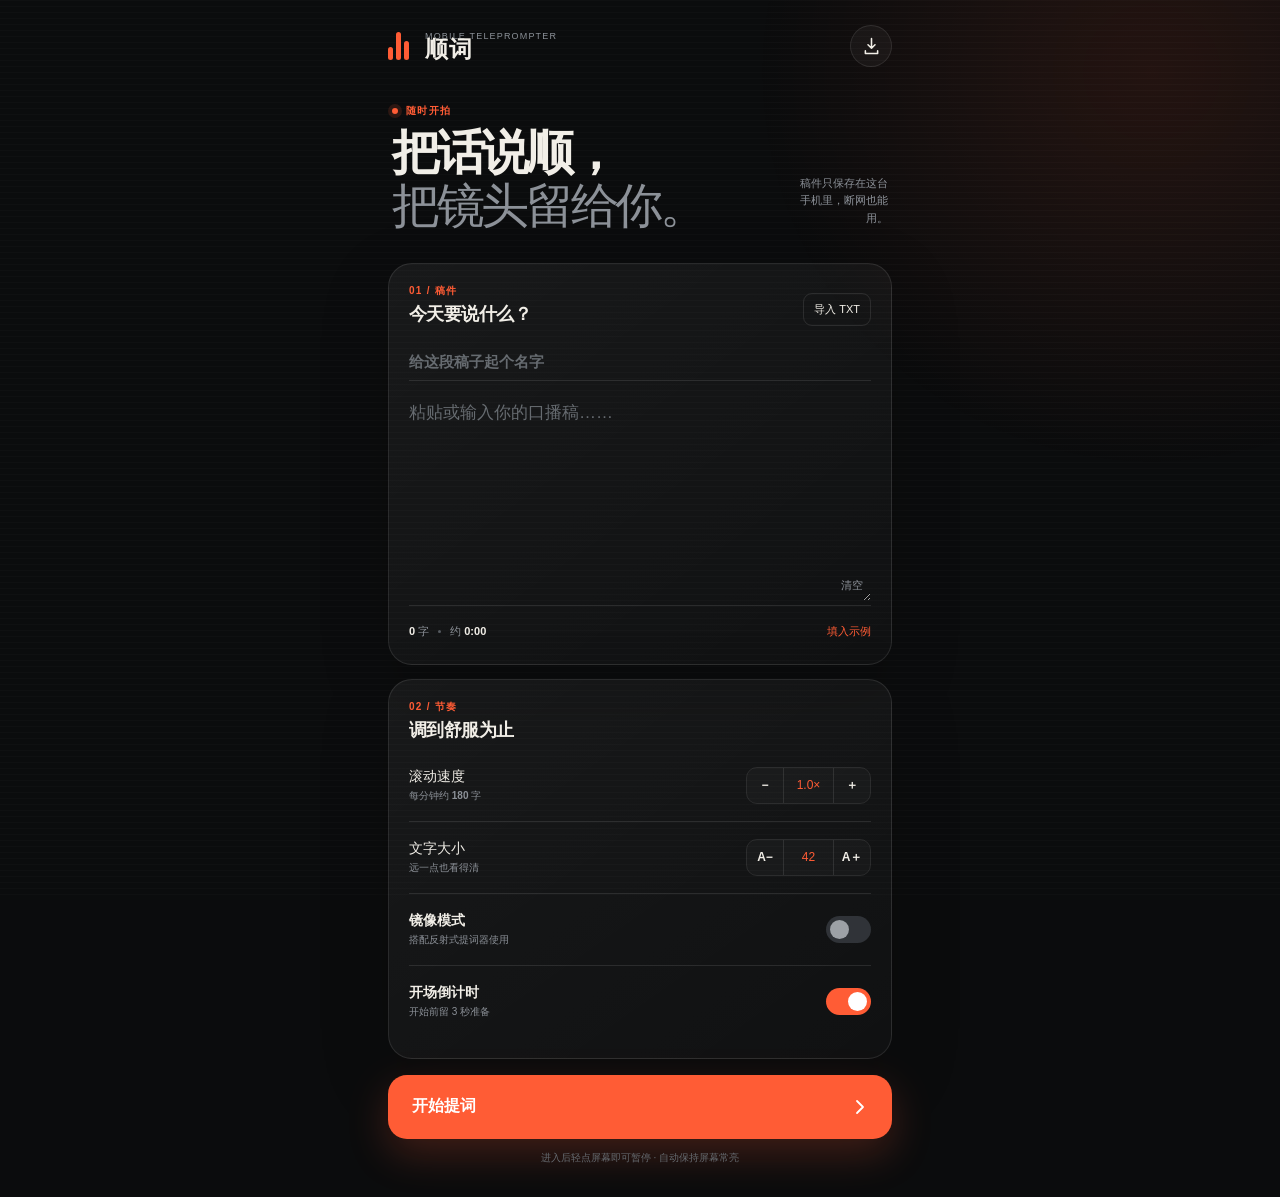
==== teleprompter/index.html @ c0dd127b "feat: add mobile teleprompter PWA" ====
<!doctype html>
<html lang="zh-CN">
<head>
  <meta charset="UTF-8">
  <meta name="viewport" content="width=device-width, initial-scale=1, viewport-fit=cover, user-scalable=no">
  <meta name="theme-color" content="#0b0c0d">
  <meta name="description" content="离线、轻量、专为安卓手机设计的提词器">
  <link rel="manifest" href="./manifest.webmanifest">
  <link rel="icon" href="./icons/icon.svg" type="image/svg+xml">
  <link rel="apple-touch-icon" href="./icons/icon.svg">
  <link rel="stylesheet" href="./styles.css">
  <title>顺词 · 手机提词器</title>
</head>
<body>
  <div class="ambient" aria-hidden="true"></div>
  <main class="app-shell" id="app">
    <section class="editor-screen" id="editorScreen" aria-labelledby="appTitle">
      <header class="topbar">
        <div class="brand-mark" aria-hidden="true"><span></span><span></span><span></span></div>
        <div class="brand-copy">
          <p class="eyebrow">MOBILE TELEPROMPTER</p>
          <h1 id="appTitle">顺词</h1>
        </div>
        <button class="icon-button" id="installButton" hidden aria-label="安装到桌面" title="安装到桌面">
          <svg viewBox="0 0 24 24" aria-hidden="true"><path d="M12 3v11m0 0 4-4m-4 4-4-4M5 17v3h14v-3"/></svg>
        </button>
      </header>

      <section class="intro-card">
        <div>
          <p class="section-kicker"><span class="live-dot"></span> 随时开拍</p>
          <h2>把话说顺，<br><em>把镜头留给你。</em></h2>
        </div>
        <p class="intro-note">稿件只保存在这台手机里，断网也能用。</p>
      </section>

      <section class="script-card" aria-labelledby="scriptHeading">
        <div class="card-heading">
          <div>
            <p class="section-kicker">01 / 稿件</p>
            <h2 id="scriptHeading">今天要说什么？</h2>
          </div>
          <label class="file-button" for="fileInput">导入 TXT</label>
          <input id="fileInput" type="file" accept=".txt,text/plain" hidden>
        </div>
        <input class="title-input" id="scriptTitle" type="text" maxlength="60" placeholder="给这段稿子起个名字" aria-label="稿件标题">
        <div class="textarea-wrap">
          <textarea id="scriptInput" maxlength="30000" placeholder="粘贴或输入你的口播稿……" aria-label="口播稿正文"></textarea>
          <button id="clearButton" class="clear-button" type="button">清空</button>
        </div>
        <div class="script-meta" aria-live="polite">
          <span><strong id="charCount">0</strong> 字</span>
          <span class="meta-divider"></span>
          <span>约 <strong id="durationEstimate">0:00</strong></span>
          <button id="sampleButton" type="button">填入示例</button>
        </div>
      </section>

      <section class="settings-card" aria-labelledby="settingsHeading">
        <div class="card-heading compact">
          <div>
            <p class="section-kicker">02 / 节奏</p>
            <h2 id="settingsHeading">调到舒服为止</h2>
          </div>
        </div>
        <div class="setting-row">
          <div><span class="setting-label">滚动速度</span><small>每分钟约 <b id="speedWpm">180</b> 字</small></div>
          <div class="stepper" role="group" aria-label="滚动速度">
            <button type="button" data-adjust="speed" data-delta="-10" aria-label="减慢">−</button>
            <output id="speedValue">1.0×</output>
            <button type="button" data-adjust="speed" data-delta="10" aria-label="加快">＋</button>
          </div>
        </div>
        <div class="setting-row">
          <div><span class="setting-label">文字大小</span><small>远一点也看得清</small></div>
          <div class="stepper" role="group" aria-label="文字大小">
            <button type="button" data-adjust="fontSize" data-delta="-2" aria-label="缩小">A−</button>
            <output id="fontValue">42</output>
            <button type="button" data-adjust="fontSize" data-delta="2" aria-label="放大">A＋</button>
          </div>
        </div>
        <label class="toggle-row">
          <span><b>镜像模式</b><small>搭配反射式提词器使用</small></span>
          <input id="mirrorToggle" type="checkbox"><i aria-hidden="true"></i>
        </label>
        <label class="toggle-row">
          <span><b>开场倒计时</b><small>开始前留 3 秒准备</small></span>
          <input id="countdownToggle" type="checkbox" checked><i aria-hidden="true"></i>
        </label>
      </section>

      <button class="primary-button" id="startButton" type="button">
        <span>开始提词</span>
        <svg viewBox="0 0 24 24" aria-hidden="true"><path d="m9 6 6 6-6 6"/></svg>
      </button>
      <p class="home-hint">进入后轻点屏幕即可暂停 · 自动保持屏幕常亮</p>
    </section>

    <section class="prompt-screen" id="promptScreen" hidden aria-label="提词播放">
      <header class="prompt-header">
        <button class="glass-button" id="backButton" type="button" aria-label="返回编辑">
          <svg viewBox="0 0 24 24" aria-hidden="true"><path d="m15 18-6-6 6-6"/></svg>
        </button>
        <div class="prompt-status">
          <span id="playState"><i></i> 准备</span>
          <div class="progress-track"><i id="progressBar"></i></div>
        </div>
        <button class="glass-button" id="fullscreenButton" type="button" aria-label="全屏">
          <svg viewBox="0 0 24 24" aria-hidden="true"><path d="M8 3H3v5m13-5h5v5M8 21H3v-5m13 5h5v-5"/></svg>
        </button>
      </header>

      <div class="reading-zone" id="readingZone" tabindex="0" role="button" aria-label="点击暂停或继续">
        <div class="focus-line" aria-hidden="true"><span></span></div>
        <article id="scriptDisplay"></article>
        <div class="finish-card" id="finishCard" hidden>
          <span>TAKE COMPLETE</span>
          <h2>说完了，很顺。</h2>
          <button id="replayButton" type="button">再来一遍</button>
        </div>
      </div>

      <div class="countdown" id="countdown" hidden aria-live="assertive"><span>3</span><small>准备开口</small></div>

      <footer class="prompt-controls">
        <button class="mini-control" type="button" data-live-adjust="speed" data-delta="-10"><span>慢一点</span><b>−</b></button>
        <button class="play-button" id="playButton" type="button" aria-label="播放或暂停">
          <svg class="play-icon" viewBox="0 0 24 24" aria-hidden="true"><path d="m9 6 8 6-8 6Z"/></svg>
          <svg class="pause-icon" viewBox="0 0 24 24" aria-hidden="true"><path d="M8 6v12m8-12v12"/></svg>
        </button>
        <button class="mini-control" type="button" data-live-adjust="speed" data-delta="10"><span>快一点</span><b>＋</b></button>
        <div class="live-readout"><span id="liveSpeed">1.0×</span><i></i><span id="liveFont">42px</span></div>
      </footer>
    </section>
  </main>

  <div class="toast" id="toast" role="status" aria-live="polite"></div>
  <script type="module" src="./app.js"></script>
</body>
</html>
---- teleprompter/styles.css ----
:root {
  color-scheme: dark;
  --ink: #0b0c0d;
  --panel: #151719;
  --panel-2: #1b1d20;
  --line: rgba(255, 255, 255, 0.1);
  --muted: #8c9198;
  --paper: #f1eee7;
  --accent: #ff5c35;
  --accent-soft: rgba(255, 92, 53, 0.14);
  --safe-top: max(20px, env(safe-area-inset-top));
  --safe-bottom: max(18px, env(safe-area-inset-bottom));
  font-family: "Noto Sans SC", "Microsoft YaHei UI", sans-serif;
}

* { box-sizing: border-box; }

html { background: var(--ink); overscroll-behavior: none; }

body {
  margin: 0;
  min-width: 320px;
  min-height: 100dvh;
  background: var(--ink);
  color: var(--paper);
  -webkit-tap-highlight-color: transparent;
}

button, input, textarea { font: inherit; }
button { color: inherit; }

button:focus-visible, input:focus-visible, textarea:focus-visible, [tabindex]:focus-visible {
  outline: 2px solid var(--accent);
  outline-offset: 3px;
}

.ambient {
  position: fixed;
  inset: 0;
  pointer-events: none;
  background:
    radial-gradient(circle at 90% 8%, rgba(255, 92, 53, .1), transparent 28%),
    linear-gradient(rgba(255,255,255,.018) 1px, transparent 1px);
  background-size: auto, 100% 6px;
}

.app-shell { width: min(100%, 540px); min-height: 100dvh; margin: 0 auto; position: relative; }

.editor-screen {
  padding: var(--safe-top) 18px calc(var(--safe-bottom) + 14px);
  animation: screen-in .46s cubic-bezier(.2,.8,.2,1) both;
}

.topbar { display: flex; align-items: center; min-height: 52px; margin-bottom: 24px; }
.brand-mark { display: flex; align-items: end; gap: 3px; width: 27px; height: 28px; margin-right: 10px; }
.brand-mark span { width: 5px; border-radius: 6px; background: var(--accent); }
.brand-mark span:nth-child(1) { height: 45%; }
.brand-mark span:nth-child(2) { height: 100%; }
.brand-mark span:nth-child(3) { height: 68%; }
.brand-copy { flex: 1; }
.brand-copy h1 { margin: -3px 0 0; font-size: 23px; line-height: 1; letter-spacing: .04em; }
.eyebrow, .section-kicker { margin: 0; font-family: "Arial Narrow", sans-serif; letter-spacing: .13em; }
.eyebrow { color: var(--muted); font-size: 9px; }
.section-kicker { color: var(--accent); font-size: 10px; font-weight: 600; }

.icon-button, .glass-button {
  display: grid; place-items: center; border: 1px solid var(--line); background: rgba(255,255,255,.04);
}
.icon-button { width: 42px; height: 42px; border-radius: 50%; }
.icon-button svg, .glass-button svg, .primary-button svg { width: 21px; fill: none; stroke: currentColor; stroke-width: 1.8; stroke-linecap: round; stroke-linejoin: round; }

.intro-card {
  display: grid;
  grid-template-columns: 1fr 92px;
  gap: 10px;
  align-items: end;
  padding: 8px 4px 30px;
}
.intro-card h2 { margin: 9px 0 0; font-size: clamp(31px, 9.5vw, 48px); line-height: 1.1; letter-spacing: -.07em; }
.intro-card em { color: var(--muted); font-style: normal; font-weight: 500; }
.intro-note { color: var(--muted); font-size: 11px; line-height: 1.6; margin: 0 0 5px; text-align: right; }
.live-dot { display: inline-block; width: 6px; height: 6px; margin-right: 4px; border-radius: 50%; background: var(--accent); box-shadow: 0 0 0 4px var(--accent-soft); }

.script-card, .settings-card {
  border: 1px solid var(--line);
  border-radius: 24px;
  background: linear-gradient(145deg, rgba(255,255,255,.055), rgba(255,255,255,.025));
  box-shadow: 0 22px 70px rgba(0,0,0,.18);
}
.script-card { padding: 20px; }
.settings-card { margin-top: 14px; padding: 20px; }
.card-heading { display: flex; justify-content: space-between; align-items: end; gap: 14px; margin-bottom: 17px; }
.card-heading.compact { margin-bottom: 8px; }
.card-heading h2 { margin: 4px 0 0; font-size: 18px; letter-spacing: -.03em; }
.file-button { color: var(--paper); font-size: 11px; padding: 8px 10px; border: 1px solid var(--line); border-radius: 9px; cursor: pointer; }

.title-input, #scriptInput {
  width: 100%; border: 0; color: var(--paper); background: transparent; outline: 0;
}
.title-input { height: 38px; padding: 0; border-bottom: 1px solid var(--line); font-weight: 700; font-size: 15px; }
.title-input::placeholder, #scriptInput::placeholder { color: #666b70; }
.textarea-wrap { position: relative; }
#scriptInput { min-height: 220px; resize: vertical; padding: 17px 0 34px; font-size: 17px; line-height: 1.75; caret-color: var(--accent); }
.clear-button { position: absolute; right: 0; bottom: 7px; padding: 5px 8px; border: 0; background: transparent; color: var(--muted); font-size: 11px; }
.script-meta { display: flex; align-items: center; gap: 9px; color: var(--muted); font-size: 11px; border-top: 1px solid var(--line); padding-top: 13px; }
.script-meta strong { color: var(--paper); }
.script-meta button { margin-left: auto; border: 0; background: transparent; color: var(--accent); font-size: 11px; padding: 5px 0; }
.meta-divider { width: 3px; height: 3px; background: #555a60; border-radius: 50%; }

.setting-row, .toggle-row { display: flex; align-items: center; justify-content: space-between; min-height: 72px; border-bottom: 1px solid var(--line); }
.setting-label, .toggle-row b { display: block; font-size: 14px; margin-bottom: 3px; }
.setting-row small, .toggle-row small { display: block; color: var(--muted); font-size: 10px; }
.setting-row small b { color: var(--muted); display: inline; }
.stepper { display: grid; grid-template-columns: 36px 51px 36px; height: 37px; border-radius: 11px; overflow: hidden; border: 1px solid var(--line); }
.stepper button, .stepper output { border: 0; display: grid; place-items: center; background: rgba(255,255,255,.025); font-size: 12px; }
.stepper button { font-weight: 700; cursor: pointer; }
.stepper button:active { background: var(--accent-soft); }
.stepper output { color: var(--accent); border-inline: 1px solid var(--line); font-family: "Arial Narrow", sans-serif; }
.toggle-row { cursor: pointer; }
.toggle-row:last-child { border-bottom: 0; }
.toggle-row input { position: absolute; opacity: 0; pointer-events: none; }
.toggle-row i { position: relative; width: 45px; height: 27px; border-radius: 999px; background: #303338; transition: .2s ease; }
.toggle-row i::after { content: ""; position: absolute; top: 4px; left: 4px; width: 19px; height: 19px; border-radius: 50%; background: #9da1a6; transition: .2s ease; }
.toggle-row input:checked + i { background: var(--accent); }
.toggle-row input:checked + i::after { transform: translateX(18px); background: white; }

.primary-button {
  width: 100%; height: 64px; margin-top: 16px; padding: 0 20px 0 24px; border: 0; border-radius: 19px;
  display: flex; align-items: center; justify-content: space-between; background: var(--accent); color: white;
  font-size: 16px; font-weight: 800; box-shadow: 0 15px 40px rgba(255,92,53,.22); cursor: pointer;
}
.primary-button:active { transform: scale(.985); }
.primary-button svg { width: 24px; }
.home-hint { margin: 12px 0 0; text-align: center; color: #666b70; font-size: 10px; }

.prompt-screen { position: fixed; inset: 0; z-index: 10; background: #08090a; overflow: hidden; }
.prompt-screen[hidden] { display: none; }
.prompt-header { position: absolute; z-index: 4; top: 0; left: 0; right: 0; padding: var(--safe-top) 16px 0; display: grid; grid-template-columns: 45px 1fr 45px; align-items: center; gap: 16px; }
.glass-button { width: 45px; height: 45px; border-radius: 15px; backdrop-filter: blur(14px); }
.prompt-status { text-align: center; }
.prompt-status > span { font-size: 10px; color: var(--muted); letter-spacing: .08em; }
.prompt-status > span i { display: inline-block; width: 5px; height: 5px; margin-right: 4px; border-radius: 50%; background: var(--accent); }
.progress-track { width: 100%; height: 2px; margin-top: 8px; overflow: hidden; background: rgba(255,255,255,.08); }
.progress-track i { display: block; width: 0; height: 100%; background: var(--accent); transition: width .12s linear; }

.reading-zone { position: absolute; inset: 0; overflow: hidden; cursor: pointer; }
.reading-zone::before, .reading-zone::after { content: ""; position: fixed; z-index: 2; left: 0; right: 0; height: 27vh; pointer-events: none; }
.reading-zone::before { top: 0; background: linear-gradient(#08090a 30%, rgba(8,9,10,0)); }
.reading-zone::after { bottom: 0; background: linear-gradient(rgba(8,9,10,0), #08090a 72%); }
#scriptDisplay {
  --prompt-size: 42px;
  width: min(88vw, 820px);
  margin: 0 auto;
  padding: 47vh 0 55vh;
  color: #f7f3eb;
  font-size: var(--prompt-size);
  font-weight: 700;
  line-height: 1.68;
  letter-spacing: .015em;
  white-space: pre-wrap;
  overflow-wrap: anywhere;
  text-align: left;
  text-wrap: pretty;
  will-change: transform;
}
#scriptDisplay.mirrored { transform: scaleX(-1); }
.focus-line { position: fixed; z-index: 3; top: 46.5%; left: 12px; right: 12px; border-top: 1px solid rgba(255,92,53,.38); pointer-events: none; }
.focus-line span { display: block; width: 8px; height: 8px; margin-top: -4px; border-radius: 50%; background: var(--accent); box-shadow: 0 0 18px var(--accent); }

.prompt-controls { position: fixed; z-index: 5; left: 0; right: 0; bottom: 0; padding: 18px 22px var(--safe-bottom); display: grid; grid-template-columns: 1fr 74px 1fr; gap: 16px; align-items: center; background: linear-gradient(transparent, #08090a 45%); }
.play-button { width: 74px; height: 74px; border: 0; border-radius: 50%; display: grid; place-items: center; background: var(--accent); box-shadow: 0 0 0 8px rgba(255,92,53,.09), 0 10px 30px rgba(0,0,0,.35); }
.play-button svg { grid-area: 1/1; width: 30px; fill: none; stroke: white; stroke-width: 2; stroke-linecap: round; stroke-linejoin: round; }
.play-button .pause-icon { display: none; }
.prompt-screen[data-playing="true"] .play-icon { display: none; }
.prompt-screen[data-playing="true"] .pause-icon { display: block; }
.mini-control { height: 49px; border: 1px solid var(--line); border-radius: 15px; background: rgba(255,255,255,.035); display: flex; align-items: center; justify-content: center; gap: 9px; }
.mini-control span { color: var(--muted); font-size: 10px; }
.mini-control b { font-size: 20px; font-weight: 400; }
.live-readout { grid-column: 1/-1; display: flex; justify-content: center; align-items: center; gap: 8px; color: #777c82; font-family: "Arial Narrow", sans-serif; font-size: 10px; }
.live-readout i { width: 2px; height: 2px; border-radius: 50%; background: #555; }

.countdown { position: fixed; z-index: 20; inset: 0; display: grid; place-content: center; justify-items: center; background: rgba(8,9,10,.9); backdrop-filter: blur(9px); }
.countdown[hidden] { display: none; }
.countdown span { font-family: Impact, sans-serif; font-size: min(48vw, 210px); line-height: .9; color: var(--accent); animation: count-pulse .8s ease both; }
.countdown small { margin-top: 25px; color: var(--muted); font-size: 11px; letter-spacing: .3em; }
.finish-card { position: fixed; z-index: 12; inset: 0; display: grid; place-content: center; justify-items: center; background: rgba(8,9,10,.93); text-align: center; }
.finish-card[hidden] { display: none; }
.finish-card span { color: var(--accent); font-family: "Arial Narrow", sans-serif; font-size: 11px; letter-spacing: .2em; }
.finish-card h2 { margin: 10px 0 25px; font-size: 30px; }
.finish-card button { border: 1px solid var(--line); border-radius: 14px; background: var(--panel-2); padding: 13px 22px; }

.toast { position: fixed; z-index: 30; left: 50%; bottom: calc(var(--safe-bottom) + 18px); transform: translate(-50%, 24px); opacity: 0; pointer-events: none; padding: 10px 15px; border: 1px solid var(--line); border-radius: 12px; background: #25282b; color: white; font-size: 12px; transition: .25s ease; white-space: nowrap; }
.toast.visible { opacity: 1; transform: translate(-50%, 0); }

@keyframes screen-in { from { opacity: 0; transform: translateY(12px); } }
@keyframes count-pulse { from { opacity: 0; transform: scale(.65); } 45% { opacity: 1; transform: scale(1.06); } to { opacity: 1; transform: scale(1); } }

@media (min-width: 700px) {
  .prompt-controls { left: 50%; right: auto; width: 520px; transform: translateX(-50%); }
  .prompt-header { left: 50%; right: auto; width: 520px; transform: translateX(-50%); }
}

@media (max-width: 360px) {
  .editor-screen { padding-inline: 14px; }
  .intro-card { grid-template-columns: 1fr 82px; }
  .intro-card h2 { font-size: 30px; }
  .script-card, .settings-card { padding: 17px; border-radius: 21px; }
  .stepper { grid-template-columns: 32px 44px 32px; }
  .prompt-controls { padding-inline: 14px; gap: 11px; }
  .mini-control span { display: none; }
}

@media (prefers-reduced-motion: reduce) {
  *, *::before, *::after { animation-duration: .01ms !important; transition-duration: .01ms !important; }
}
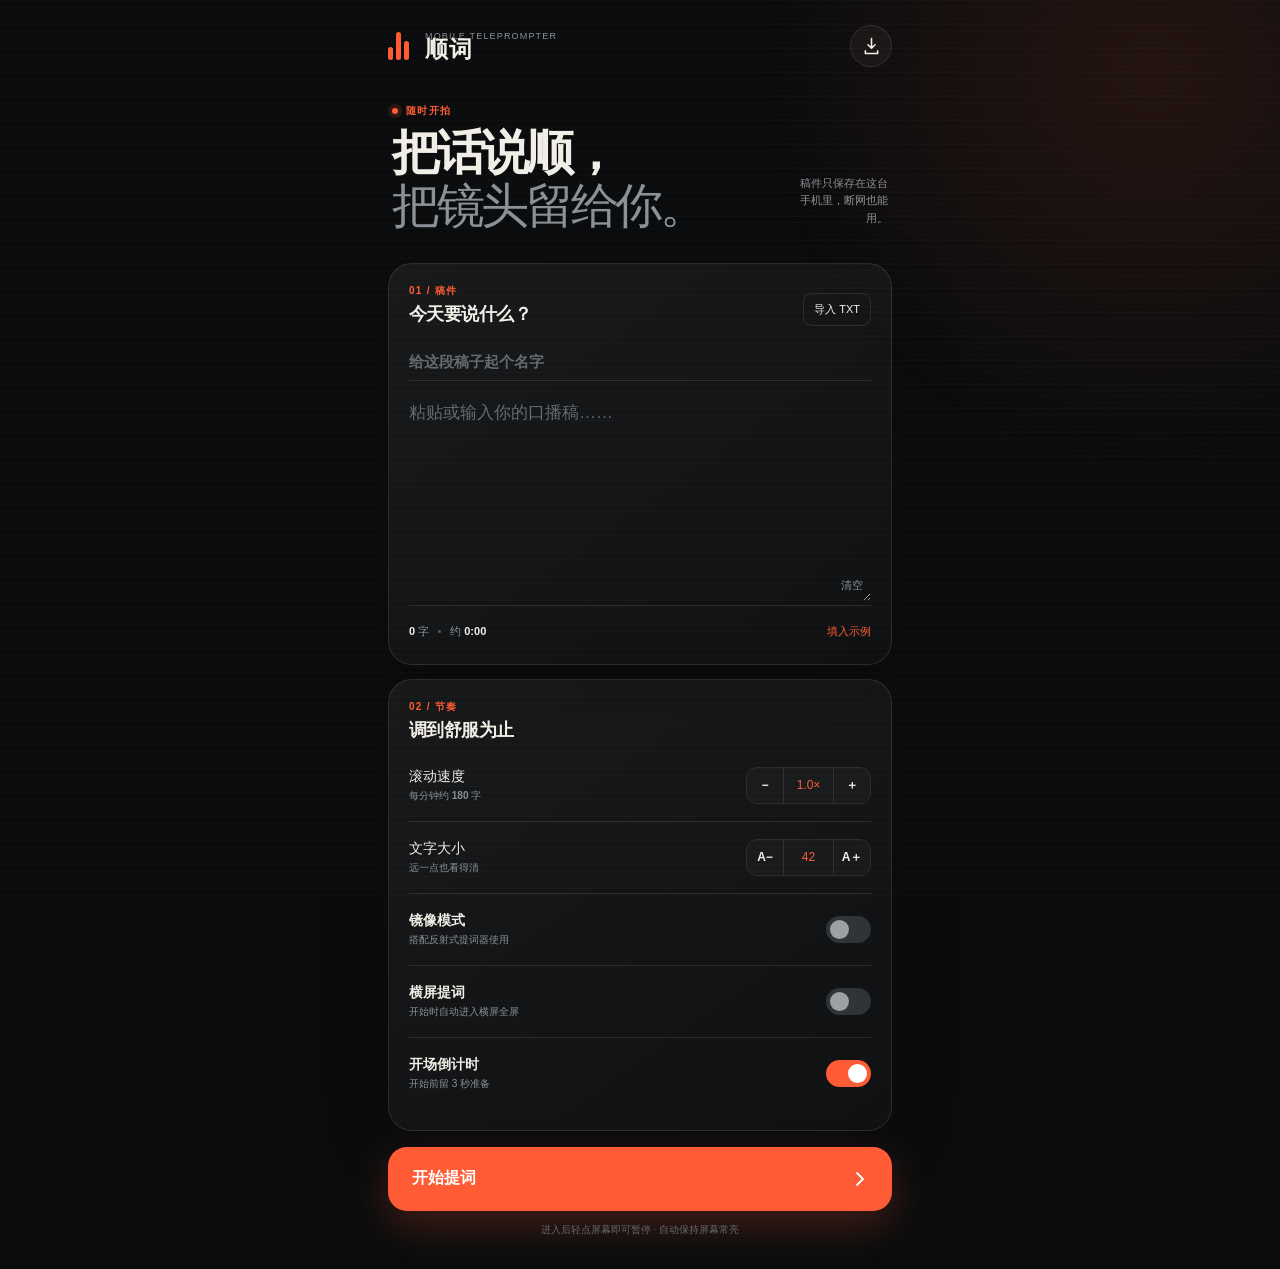
==== commit 8b259b25: "feat: add landscape teleprompter mode" ====
--- a/teleprompter/index.html
+++ b/teleprompter/index.html
@@ -84,6 +84,10 @@
           <input id="mirrorToggle" type="checkbox"><i aria-hidden="true"></i>
         </label>
         <label class="toggle-row">
+          <span><b>横屏提词</b><small>开始时自动进入横屏全屏</small></span>
+          <input id="landscapeToggle" type="checkbox"><i aria-hidden="true"></i>
+        </label>
+        <label class="toggle-row">
           <span><b>开场倒计时</b><small>开始前留 3 秒准备</small></span>
           <input id="countdownToggle" type="checkbox" checked><i aria-hidden="true"></i>
         </label>
--- a/teleprompter/styles.css
+++ b/teleprompter/styles.css
@@ -210,6 +210,38 @@
   .mini-control span { display: none; }
 }
 
+@media (orientation: landscape) and (max-height: 600px) {
+  .prompt-header {
+    padding: max(9px, env(safe-area-inset-top)) max(14px, env(safe-area-inset-right)) 0 max(14px, env(safe-area-inset-left));
+    grid-template-columns: 42px minmax(180px, 320px) 42px;
+    justify-content: space-between;
+  }
+  .glass-button { width: 42px; height: 42px; border-radius: 13px; }
+  .reading-zone::before { height: 20vh; }
+  .reading-zone::after { height: 23vh; }
+  #scriptDisplay {
+    width: min(80vw, 920px);
+    padding-top: 43vh;
+    padding-bottom: 52vh;
+    line-height: 1.52;
+  }
+  .focus-line { top: 42.5%; left: max(13px, env(safe-area-inset-left)); right: max(13px, env(safe-area-inset-right)); }
+  .prompt-controls {
+    left: 50%; right: auto; width: 326px;
+    transform: translateX(-50%);
+    grid-template-columns: 96px 60px 96px;
+    gap: 12px;
+    padding: 10px 14px max(8px, env(safe-area-inset-bottom));
+  }
+  .play-button { width: 60px; height: 60px; box-shadow: 0 0 0 6px rgba(255,92,53,.08), 0 8px 24px rgba(0,0,0,.35); }
+  .play-button svg { width: 25px; }
+  .mini-control { height: 43px; }
+  .live-readout { display: none; }
+  .countdown { grid-auto-flow: column; gap: 30px; align-items: center; }
+  .countdown span { font-size: min(40vh, 160px); }
+  .countdown small { margin-top: 0; }
+}
+
 @media (prefers-reduced-motion: reduce) {
   *, *::before, *::after { animation-duration: .01ms !important; transition-duration: .01ms !important; }
 }
